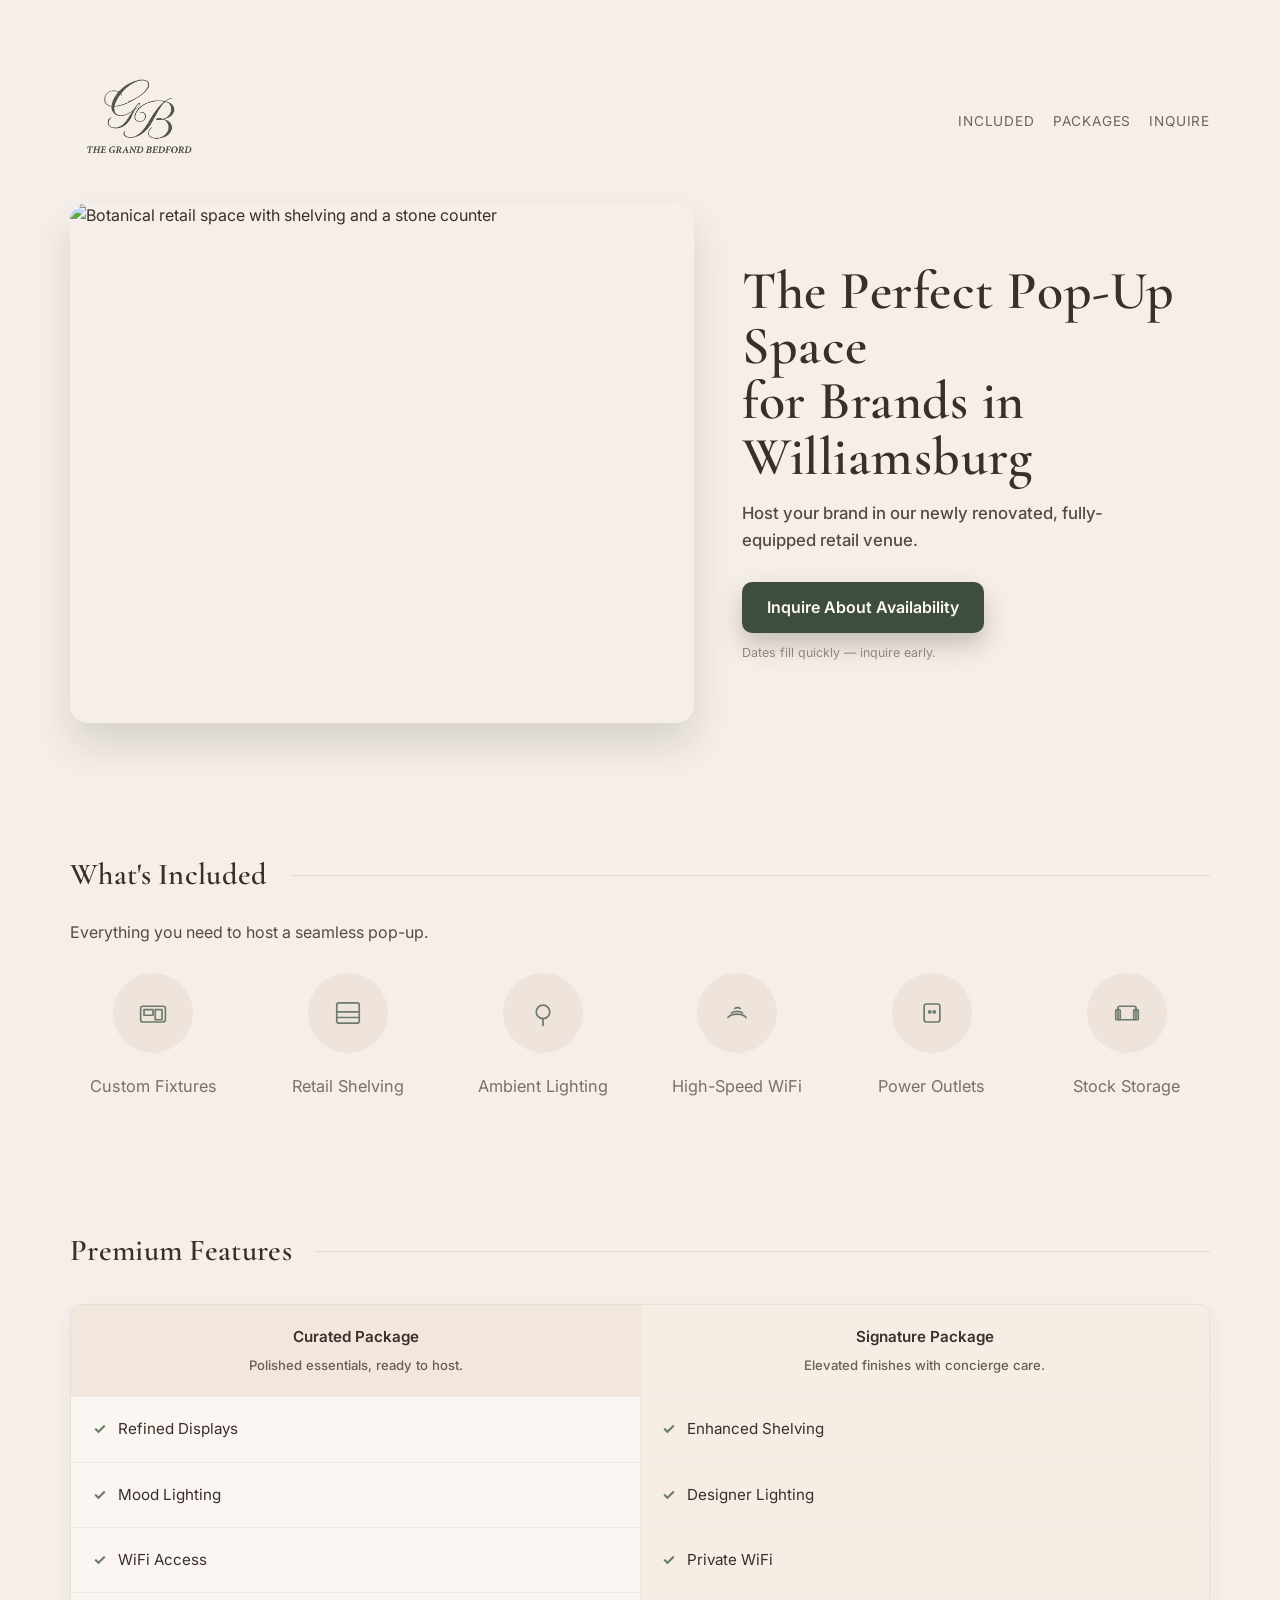
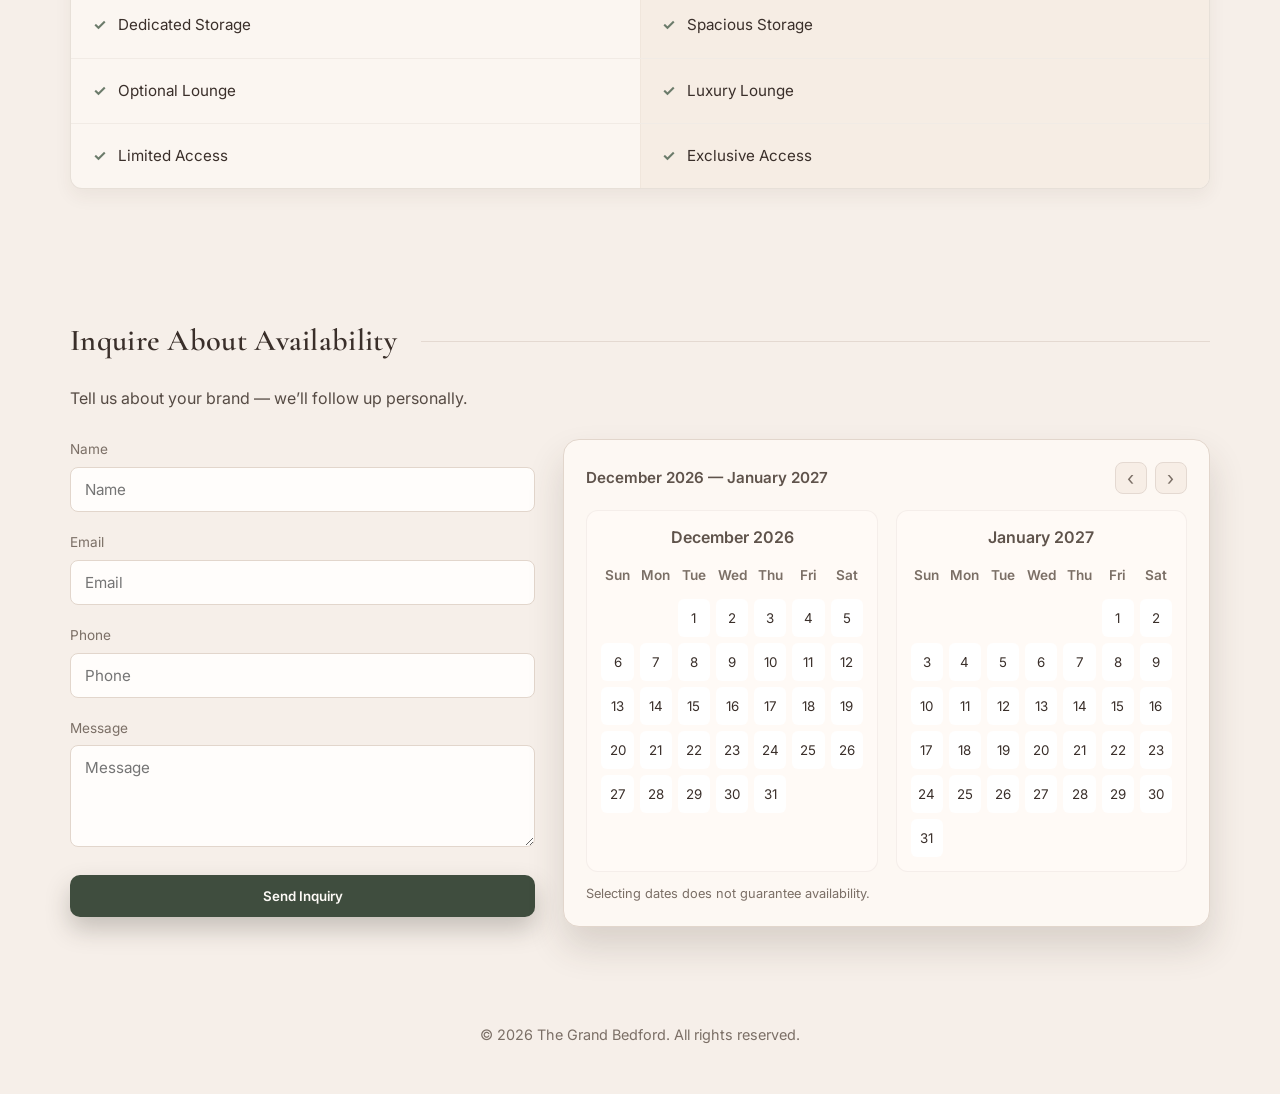
==== index.html @ 417db2ad "Add logo to desktop header, group calendar nav buttons together Co-authored-by: Cursor <cursoragent@" ====
<!doctype html>
<html lang="en">
  <head>
    <meta charset="utf-8" />
    <meta name="viewport" content="width=device-width, initial-scale=1" />
    <title>The Perfect Pop-Up Space for Brands in Williamsburg</title>
    <meta
      name="description"
      content="The perfect pop-up space for beauty and wellness brands."
    />
    <link rel="stylesheet" href="styles.css" />
    <link
      rel="preconnect"
      href="https://fonts.googleapis.com"
      crossorigin="anonymous"
    />
    <link
      rel="preconnect"
      href="https://fonts.gstatic.com"
      crossorigin="anonymous"
    />
    <link
      href="https://fonts.googleapis.com/css2?family=Cormorant+Garamond:wght@400;500;600&family=Inter:wght@300;400;500;600&display=swap"
      rel="stylesheet"
    />
  </head>
  <body>
    <header class="hero">
      <div class="header-bar container">
        <a href="#" class="site-logo" aria-label="The Grand Bedford home">
          <img src="assets/GB logo.png" alt="The Grand Bedford" />
        </a>
        <nav class="site-nav">
          <a href="#included">Included</a>
          <a href="#features">Packages</a>
          <a href="#inquire">Inquire</a>
        </nav>
      </div>
      <div class="container hero-grid">
        <div class="hero-image">
          <img
            src="https://images.unsplash.com/photo-1505691938895-1758d7feb511?auto=format&fit=crop&w=1400&q=80"
            alt="Botanical retail space with shelving and a stone counter"
          />
        </div>
        <div class="hero-content">
          <h1>
            The Perfect Pop-Up Space<br />
            for Brands in Williamsburg
          </h1>
          <p class="lead">
            Host your brand in our newly renovated, fully-equipped retail venue.
          </p>
          <a class="button solid" href="#inquire">Inquire About Availability</a>
          <p class="microcopy">Dates fill quickly — inquire early.</p>
        </div>
      </div>
    </header>

    <main>
      <section class="section" id="included">
        <div class="container">
          <div class="section-title">
            <h2>What's Included</h2>
            <span class="divider"></span>
          </div>
          <p class="section-intro">
            Everything you need to host a seamless pop-up.
          </p>
          <div class="icon-grid">
            <div class="icon-card">
              <div class="icon-circle">
                <svg viewBox="0 0 64 64" aria-hidden="true">
                  <rect x="10" y="20" width="44" height="28" rx="4" />
                  <rect x="16" y="26" width="16" height="10" />
                  <rect x="36" y="26" width="12" height="18" />
                </svg>
              </div>
              <p>Custom Fixtures</p>
            </div>
            <div class="icon-card">
              <div class="icon-circle">
                <svg viewBox="0 0 64 64" aria-hidden="true">
                  <rect x="12" y="14" width="40" height="36" rx="4" />
                  <line x1="12" y1="30" x2="52" y2="30" />
                  <line x1="12" y1="40" x2="52" y2="40" />
                </svg>
              </div>
              <p>Retail Shelving</p>
            </div>
            <div class="icon-card">
              <div class="icon-circle">
                <svg viewBox="0 0 64 64" aria-hidden="true">
                  <circle cx="32" cy="30" r="12" />
                  <line x1="32" y1="42" x2="32" y2="54" />
                </svg>
              </div>
              <p>Ambient Lighting</p>
            </div>
            <div class="icon-card">
              <div class="icon-circle">
                <svg viewBox="0 0 64 64" aria-hidden="true">
                  <path
                    d="M16 40c6-8 26-8 32 0M22 32c4-4 16-4 20 0M28 24c2-2 8-2 10 0"
                    fill="none"
                  />
                </svg>
              </div>
              <p>High-Speed WiFi</p>
            </div>
            <div class="icon-card">
              <div class="icon-circle">
                <svg viewBox="0 0 64 64" aria-hidden="true">
                  <rect x="18" y="16" width="28" height="32" rx="4" />
                  <circle cx="28" cy="30" r="2" />
                  <circle cx="36" cy="30" r="2" />
                </svg>
              </div>
              <p>Power Outlets</p>
            </div>
            <div class="icon-card">
              <div class="icon-circle">
                <svg viewBox="0 0 64 64" aria-hidden="true">
                  <rect x="16" y="20" width="32" height="24" rx="3" />
                  <rect x="12" y="26" width="8" height="18" rx="2" />
                  <rect x="44" y="26" width="8" height="18" rx="2" />
                </svg>
              </div>
              <p>Stock Storage</p>
            </div>
          </div>
        </div>
      </section>

      <section class="section" id="features">
        <div class="container">
          <div class="section-title">
            <h2>Premium Features</h2>
            <span class="divider"></span>
          </div>
          <div class="features-table">
            <div class="table-row header">
              <div class="cell header-cell">
                Curated Package
                <span class="tier-note">Polished essentials, ready to host.</span>
              </div>
              <div class="cell header-cell luxury">
                Signature Package
                <span class="tier-note">Elevated finishes with concierge care.</span>
              </div>
            </div>
            <div class="table-row">
              <div class="cell"><span class="check">✓</span> Refined Displays</div>
              <div class="cell"><span class="check">✓</span> Enhanced Shelving</div>
            </div>
            <div class="table-row">
              <div class="cell"><span class="check">✓</span> Mood Lighting</div>
              <div class="cell"><span class="check">✓</span> Designer Lighting</div>
            </div>
            <div class="table-row">
              <div class="cell"><span class="check">✓</span> WiFi Access</div>
              <div class="cell"><span class="check">✓</span> Private WiFi</div>
            </div>
            <div class="table-row">
              <div class="cell"><span class="check">✓</span> Dedicated Storage</div>
              <div class="cell"><span class="check">✓</span> Spacious Storage</div>
            </div>
            <div class="table-row">
              <div class="cell"><span class="check">✓</span> Optional Lounge</div>
              <div class="cell"><span class="check">✓</span> Luxury Lounge</div>
            </div>
            <div class="table-row">
              <div class="cell"><span class="check">✓</span> Limited Access</div>
              <div class="cell"><span class="check">✓</span> Exclusive Access</div>
            </div>
          </div>
        </div>
      </section>

      <section class="section" id="inquire">
        <div class="container">
          <div class="section-title">
            <h2>Inquire About Availability</h2>
            <span class="divider"></span>
          </div>
          <p class="section-intro">
            Tell us about your brand — we’ll follow up personally.
          </p>
          <div class="inquire-grid">
            <form
              class="inquire-form"
              action="mailto:hello@thegrandbedford.com"
              method="post"
              enctype="text/plain"
            >
              <label>
                Name
                <input type="text" name="name" placeholder="Name" />
              </label>
              <label>
                Email
                <input type="email" name="email" placeholder="Email" />
              </label>
              <label>
                Phone
                <input type="tel" name="phone" placeholder="Phone" />
              </label>
              <label>
                Message
                <textarea
                  rows="4"
                  name="message"
                  placeholder="Message"
                ></textarea>
              </label>
              <input
                type="hidden"
                name="preferred_dates"
                id="preferred-dates"
              />
              <button class="button solid" type="submit">Send Inquiry</button>
            </form>
            <div class="calendar">
              <div class="calendar-nav">
                <span class="calendar-range" id="calendar-range"></span>
                <div class="calendar-nav-buttons">
                  <button class="icon-button" type="button" id="calendar-prev" aria-label="Previous month">
                    &#8249;
                  </button>
                  <button class="icon-button" type="button" id="calendar-next" aria-label="Next month">
                    &#8250;
                  </button>
                </div>
              </div>
              <div class="calendar-months" id="calendar-months"></div>
              <p class="calendar-note">
                Selecting dates does not guarantee availability.
              </p>
            </div>
          </div>
        </div>
      </section>
    </main>


    <footer class="site-footer">
      <div class="container">
        <p>© 2026 The Grand Bedford. All rights reserved.</p>
      </div>
    </footer>

    <div class="lightbox" aria-hidden="true">
      <div class="lightbox-backdrop"></div>
      <button class="lightbox-close" type="button" aria-label="Close">
        ✕
      </button>
      <button class="lightbox-nav prev" type="button" aria-label="Previous">
        &#8249;
      </button>
      <img class="lightbox-image" alt="" />
      <button class="lightbox-nav next" type="button" aria-label="Next">
        &#8250;
      </button>
      <p class="lightbox-caption"></p>
    </div>

    <script src="script.js"></script>
  </body>
</html>
---- styles.css ----
*,
*::before,
*::after {
  box-sizing: border-box;
}

:root {
  color-scheme: light;
  --bg: #f6efe9;
  --card: #fdf8f3;
  --text: #3a2f2a;
  --muted: #7b6f66;
  --line: #e4d9d1;
  --accent: #6b7b6a;
  --accent-dark: #5b6a59;
  --shadow: 0 22px 40px rgba(0, 0, 0, 0.12);
}

html {
  scroll-behavior: smooth;
}

body {
  margin: 0;
  font-family: "Inter", "Helvetica Neue", Helvetica, Arial, sans-serif;
  color: var(--text);
  background: var(--bg);
  line-height: 1.6;
}

img {
  max-width: 100%;
  display: block;
}

a {
  color: inherit;
  text-decoration: none;
}

button {
  font-family: inherit;
  cursor: pointer;
}

h1,
h2,
h3 {
  font-family: "Cormorant Garamond", Georgia, serif;
  font-weight: 600;
  margin: 0 0 16px;
  letter-spacing: 0.01em;
}

p {
  margin: 0;
}

.container {
  width: min(1140px, 90%);
  margin: 0 auto;
}

.hero {
  padding: 72px 0 64px;
  background: var(--bg);
  position: relative;
}

.header-bar {
  display: flex;
  justify-content: space-between;
  align-items: center;
  padding-bottom: 32px;
  margin-bottom: 0;
}

.site-logo {
  display: block;
  line-height: 0;
  background: transparent;
}

.site-logo img {
  display: block;
  max-width: 140px;
  height: auto;
  background: transparent;
}

.site-nav {
  display: flex;
  gap: 18px;
  font-size: 0.85rem;
  color: #6f635b;
}

.site-nav a {
  letter-spacing: 0.06em;
  text-transform: uppercase;
}

.hero-grid {
  display: grid;
  grid-template-columns: minmax(0, 1.2fr) minmax(0, 0.9fr);
  gap: 48px;
  align-items: center;
  min-height: 520px;
}

.hero-image img {
  border-radius: 18px;
  box-shadow: var(--shadow);
  height: 100%;
  object-fit: cover;
}

.hero-image {
  position: relative;
  height: 100%;
  min-height: 420px;
}

.hero-content h1 {
  font-size: clamp(2.8rem, 4.2vw, 4rem);
  line-height: 1.03;
  font-weight: 600;
}

.lead {
  font-size: 1.05rem;
  color: #564b44;
  margin-bottom: 28px;
  max-width: 420px;
  font-weight: 500;
}

.button {
  display: inline-block;
  padding: 12px 24px;
  border-radius: 10px;
  font-weight: 600;
  border: 1px solid transparent;
  background: var(--accent);
  color: #fdfaf6;
  box-shadow: 0 12px 24px rgba(56, 50, 44, 0.25);
}

.button.solid {
  background: #3f4d3e;
}

.microcopy {
  margin-top: 10px;
  color: #90867d;
  font-size: 0.78rem;
}

.section {
  padding: 64px 0;
}

.section-tight {
  padding-bottom: 44px;
}

.section-title {
  display: flex;
  align-items: center;
  gap: 24px;
  margin-bottom: 28px;
}

.section-title h2 {
  margin: 0;
  font-size: 1.9rem;
}

.divider {
  flex: 1;
  height: 1px;
  background: var(--line);
}

.section-intro {
  margin: -8px 0 28px;
  color: #564b44;
}

.gallery-grid {
  display: grid;
  gap: 18px;
  grid-template-columns: repeat(4, minmax(0, 1fr));
  grid-auto-rows: 1fr;
}

.gallery-card {
  margin: 0;
  text-align: center;
  color: var(--muted);
  font-size: 0.85rem;
  transition: transform 0.25s ease, box-shadow 0.25s ease;
}

.gallery-card img {
  border-radius: 12px;
  box-shadow: 0 8px 16px rgba(0, 0, 0, 0.08);
  aspect-ratio: 4 / 3;
  object-fit: cover;
  margin-bottom: 10px;
  cursor: zoom-in;
}

.gallery-card figcaption {
  color: var(--muted);
  letter-spacing: 0.01em;
}

.gallery-card:hover {
  transform: translateY(-4px);
}

.gallery-card:hover img {
  box-shadow: 0 12px 22px rgba(0, 0, 0, 0.13);
  transform: scale(1.02);
}

.gallery-card img {
  transition: transform 0.25s ease, box-shadow 0.25s ease, opacity 0.25s ease;
}

.gallery-card.dominant {
  grid-column: span 2;
}

.icon-grid {
  display: grid;
  grid-template-columns: repeat(6, minmax(0, 1fr));
  gap: 28px;
  text-align: center;
}

.icon-card {
  color: var(--muted);
  font-size: 1.02rem;
}

.icon-circle {
  width: 80px;
  height: 80px;
  margin: 0 auto 20px;
  border-radius: 50%;
  background: #efe4db;
  display: grid;
  place-items: center;
  color: #6c7b6b;
}

.icon-circle svg {
  width: 36px;
  height: 36px;
  stroke: currentColor;
  fill: none;
  stroke-width: 3;
  stroke-linecap: round;
  stroke-linejoin: round;
}

.features-table {
  border: 1px solid rgba(126, 105, 90, 0.16);
  border-radius: 12px;
  overflow: hidden;
  background: #fbf6f1;
  box-shadow: 0 8px 18px rgba(60, 50, 40, 0.06);
}

.table-row {
  display: grid;
  grid-template-columns: 1fr 1fr;
  border-top: 1px solid rgba(126, 105, 90, 0.08);
}

.table-row.header {
  border-top: none;
  background: #f1e7dd;
}

.cell {
  padding: 20px 22px;
  font-size: 0.95rem;
}

.cell.header-cell {
  text-align: center;
  font-weight: 600;
  background: #f1e7dd;
}

.cell.header-cell.luxury {
  background: #e9ddce;
  box-shadow: inset 0 0 0 1px rgba(231, 220, 205, 0.5);
}

.tier-note {
  display: block;
  margin-top: 6px;
  font-size: 0.82rem;
  font-weight: 500;
  color: #6a5e55;
}

.table-row .cell:nth-child(2) {
  background: #f6ede4;
  box-shadow: inset 1px 0 0 rgba(126, 105, 90, 0.05);
}

.check {
  color: #6b7b6a;
  font-weight: 700;
  margin-right: 8px;
}

.inquire-grid {
  display: grid;
  grid-template-columns: minmax(0, 0.9fr) minmax(0, 1.25fr);
  gap: 28px;
  align-items: start;
}

.inquire-form {
  display: grid;
  gap: 20px;
}

label {
  font-size: 0.85rem;
  color: var(--muted);
  display: grid;
  gap: 6px;
}

input,
textarea {
  padding: 12px 14px;
  border-radius: 8px;
  border: 1px solid #e2d6cc;
  background: #fffdfb;
  font-family: inherit;
  font-size: 0.95rem;
}

.calendar {
  border: 1px solid #e2d6cc;
  border-radius: 16px;
  padding: 22px;
  background: #fdf8f3;
  box-shadow: 0 20px 36px rgba(60, 50, 40, 0.16);
}

.calendar-nav {
  display: flex;
  align-items: center;
  justify-content: space-between;
  margin-bottom: 16px;
  gap: 12px;
}

.calendar-nav-buttons {
  display: flex;
  gap: 8px;
}

.calendar-range {
  font-weight: 600;
  color: #5f534b;
  font-size: 0.95rem;
}

.calendar-months {
  display: grid;
  grid-template-columns: repeat(2, minmax(0, 1fr));
  gap: 18px;
}

.calendar-month {
  background: #fffaf6;
  border-radius: 12px;
  padding: 14px;
  border: 1px solid rgba(126, 105, 90, 0.08);
}

.calendar-header {
  display: flex;
  align-items: center;
  justify-content: center;
  font-weight: 600;
  margin-bottom: 14px;
  color: #5f534b;
}

.icon-button {
  border: 1px solid var(--line);
  background: #f7eee6;
  border-radius: 8px;
  width: 32px;
  height: 32px;
  font-size: 1.2rem;
  color: var(--muted);
}

.calendar-grid {
  display: grid;
  grid-template-columns: repeat(7, minmax(0, 1fr));
  gap: 6px;
  text-align: center;
  font-size: 0.85rem;
}

.dow {
  color: var(--muted);
  font-weight: 600;
  padding-bottom: 6px;
}

.day {
  padding: 10px 0;
  border-radius: 6px;
  border: 1px solid transparent;
  background: #fff;
  color: var(--text);
  cursor: pointer;
}

.day.range-start,
.day.range-end {
  background: var(--accent);
  color: #fff;
}

.day.in-range {
  background: rgba(107, 123, 106, 0.18);
  color: var(--text);
}

.blank {
  padding: 10px 0;
}

.calendar-note {
  margin-top: 12px;
  font-size: 0.8rem;
  color: var(--muted);
}

.inquire-form .button {
  margin-top: 8px;
  align-self: flex-start;
}

.lightbox {
  position: fixed;
  inset: 0;
  display: grid;
  place-items: center;
  opacity: 0;
  pointer-events: none;
  transition: opacity 0.2s ease;
  z-index: 1000;
}

.lightbox.open {
  opacity: 1;
  pointer-events: auto;
}

.lightbox-backdrop {
  position: absolute;
  inset: 0;
  background: rgba(28, 24, 20, 0.72);
}

.lightbox-image {
  position: relative;
  max-width: min(980px, 92vw);
  max-height: 74vh;
  border-radius: 16px;
  box-shadow: 0 30px 50px rgba(0, 0, 0, 0.4);
  z-index: 1;
}

.lightbox-caption {
  position: relative;
  margin-top: 14px;
  color: #f6efe9;
  z-index: 1;
  font-size: 0.95rem;
}

.lightbox-close {
  position: absolute;
  top: 24px;
  right: 24px;
  width: 40px;
  height: 40px;
  border-radius: 50%;
  border: 1px solid rgba(255, 255, 255, 0.3);
  background: rgba(30, 26, 22, 0.6);
  color: #fff;
  z-index: 2;
  cursor: pointer;
}

.lightbox-nav {
  position: absolute;
  top: 50%;
  transform: translateY(-50%);
  width: 44px;
  height: 44px;
  border-radius: 50%;
  border: 1px solid rgba(255, 255, 255, 0.3);
  background: rgba(30, 26, 22, 0.6);
  color: #fff;
  z-index: 2;
  cursor: pointer;
  font-size: 1.6rem;
  line-height: 1;
}

.lightbox-nav.prev {
  left: 24px;
}

.lightbox-nav.next {
  right: 24px;
}

.site-footer {
  padding: 32px 0 48px;
  text-align: center;
  font-size: 0.9rem;
  color: var(--muted);
}

@media (max-width: 980px) {
  .hero-grid,
  .inquire-grid {
    grid-template-columns: 1fr;
  }

  .gallery-grid {
    grid-template-columns: repeat(2, minmax(0, 1fr));
  }

  .gallery-card.dominant {
    grid-column: span 1;
  }

  .icon-grid {
    grid-template-columns: repeat(3, minmax(0, 1fr));
  }

  .calendar-months {
    grid-template-columns: 1fr;
  }
}

@media (max-width: 640px) {
  .hero {
    padding-top: 40px;
  }

  .header-bar {
    flex-direction: column;
    padding-bottom: 20px;
  }

  .site-logo {
    text-align: center;
    margin-bottom: 20px;
  }

  .site-logo img {
    max-width: min(200px, 55vw);
    margin: 0 auto;
  }

  .site-nav {
    justify-content: center;
    flex-wrap: wrap;
    gap: 12px;
    margin-bottom: 0;
    font-size: 0.75rem;
  }

  .hero-grid {
    gap: 24px;
  }

  .hero-image {
    min-height: 280px;
  }

  .section {
    padding: 40px 0;
  }

  .gallery-grid {
    grid-template-columns: 1fr;
  }

  .icon-grid {
    grid-template-columns: repeat(2, minmax(0, 1fr));
    gap: 20px;
  }

  .calendar-nav {
    flex-direction: column;
    gap: 8px;
  }

  .calendar-month {
    padding: 10px;
  }

  .features-table .cell {
    padding: 14px 16px;
    font-size: 0.9rem;
  }
}
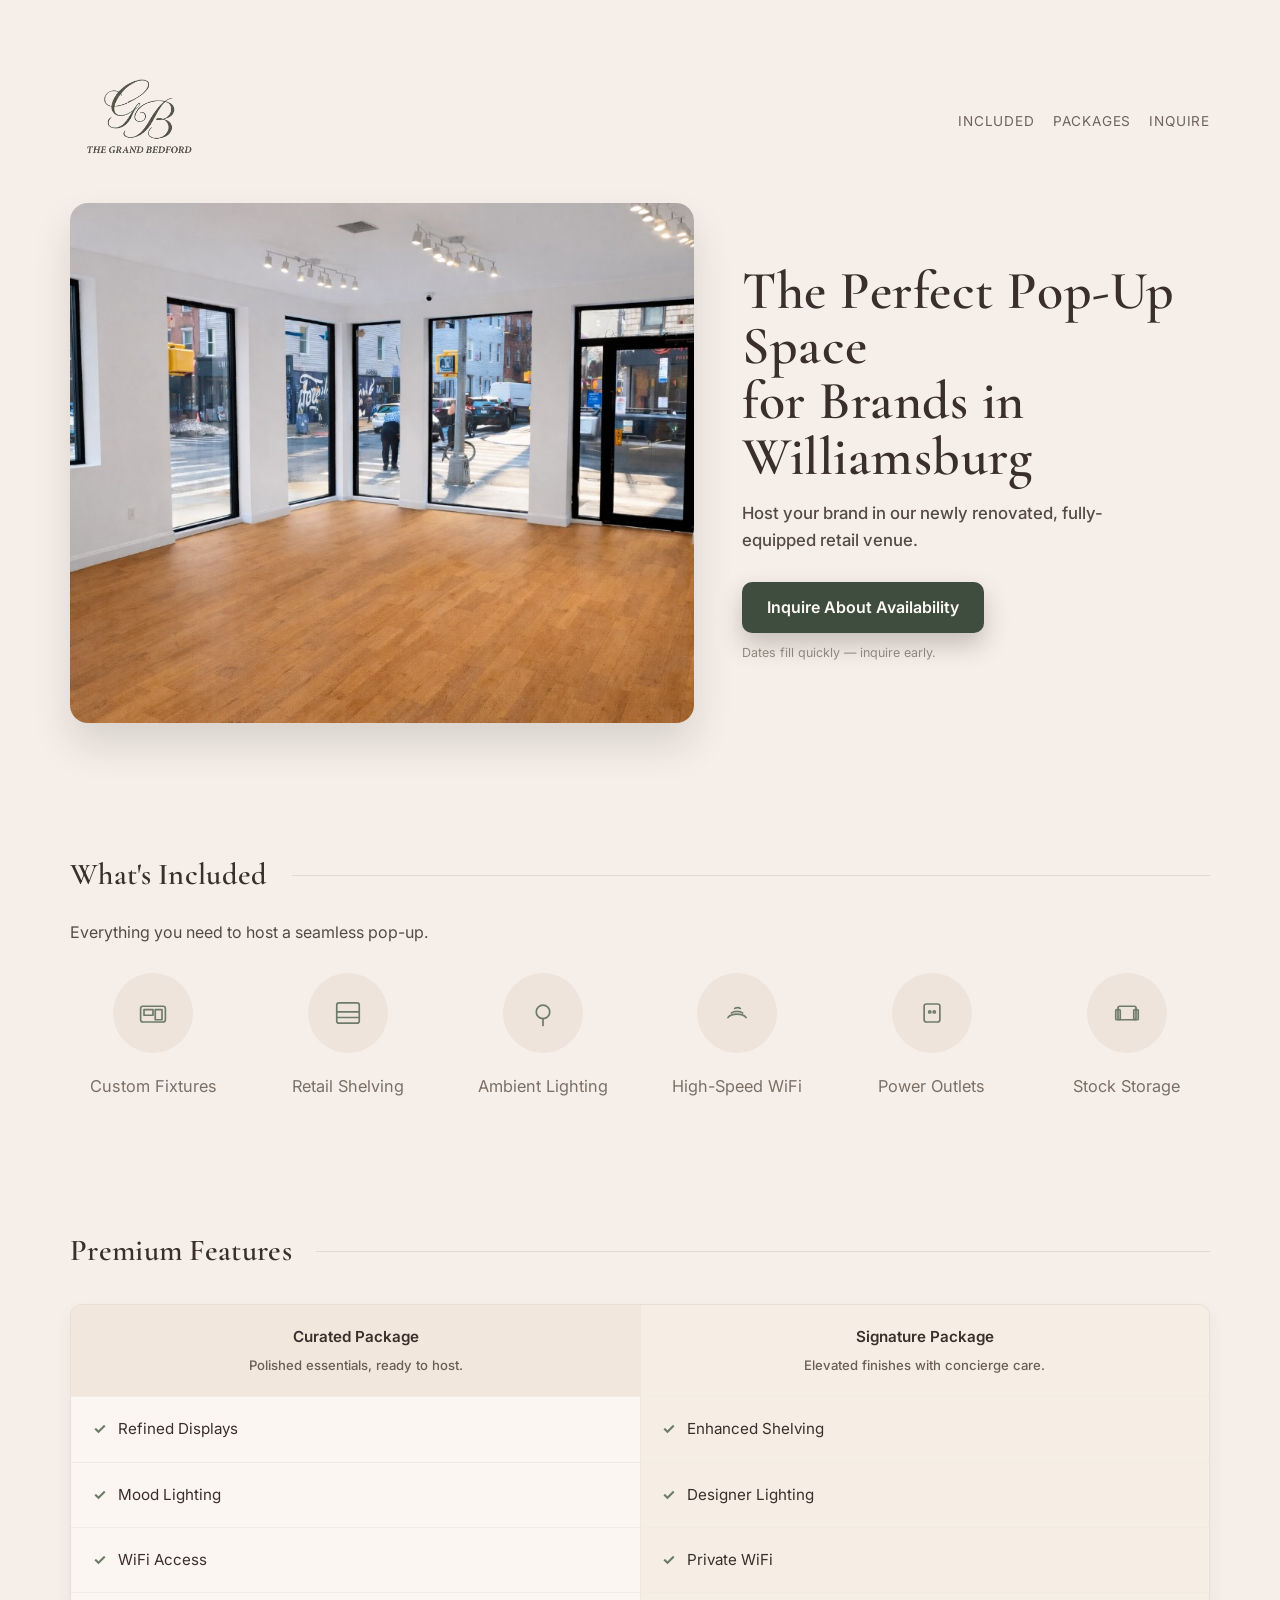
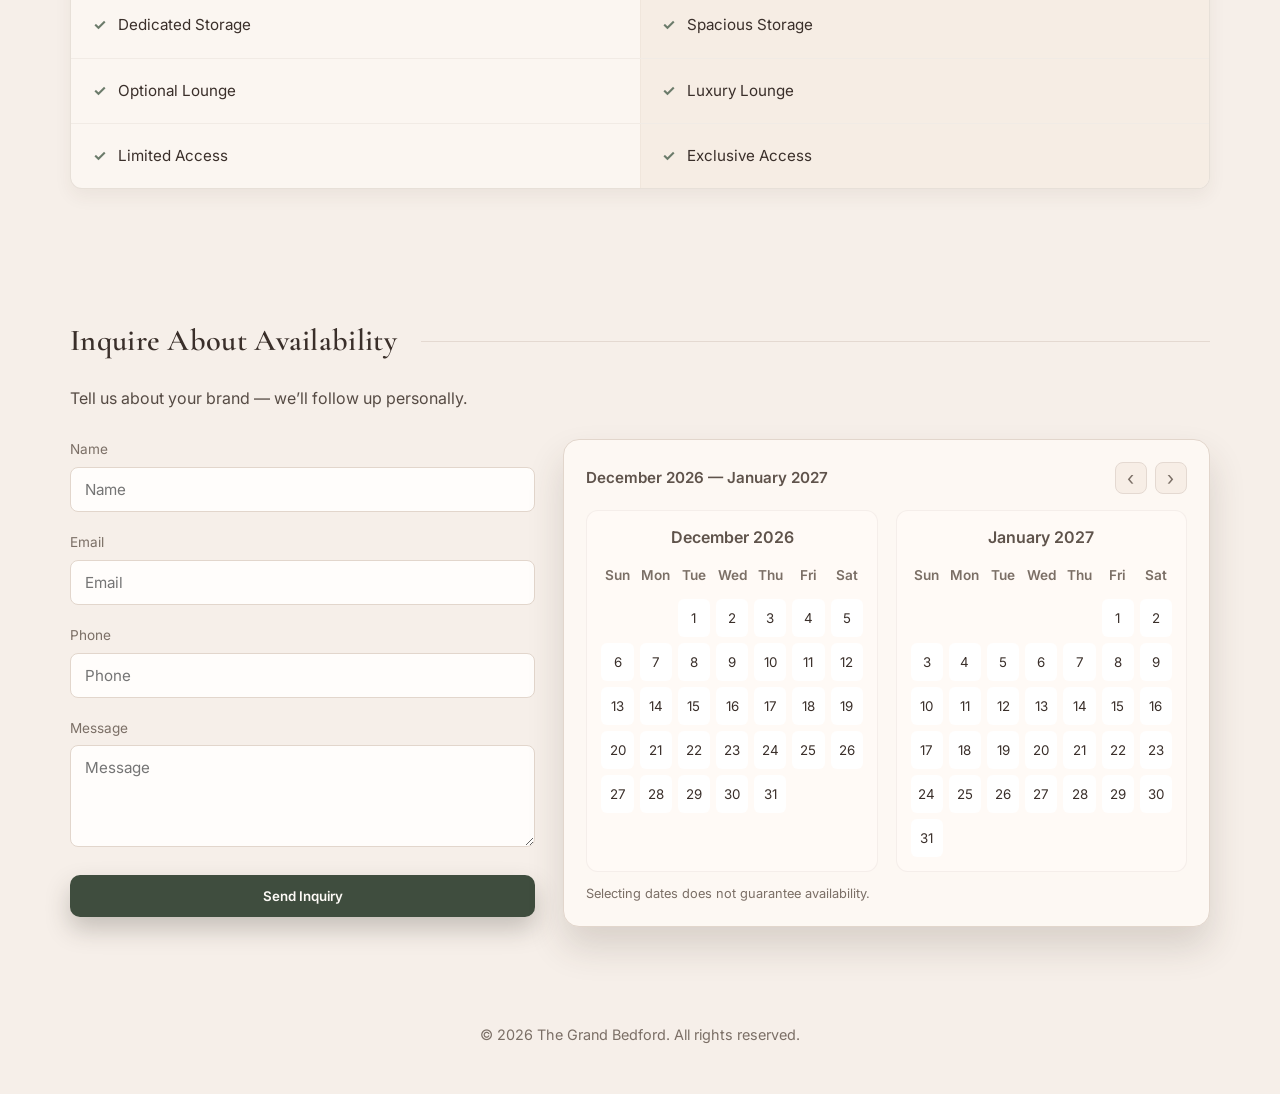
==== commit b5d27e8f: "Replace hero image with Grand Bedford interior photo Made-with: Cursor" ====
--- a/index.html
+++ b/index.html
@@ -39,8 +39,8 @@
       <div class="container hero-grid">
         <div class="hero-image">
           <img
-            src="https://images.unsplash.com/photo-1505691938895-1758d7feb511?auto=format&fit=crop&w=1400&q=80"
-            alt="Botanical retail space with shelving and a stone counter"
+            src="assets/Grand_Bedford_Front-a0e70409-7994-433a-bbf8-5802e04e6e1d.png"
+            alt="The Grand Bedford interior with large windows overlooking Williamsburg street"
           />
         </div>
         <div class="hero-content">
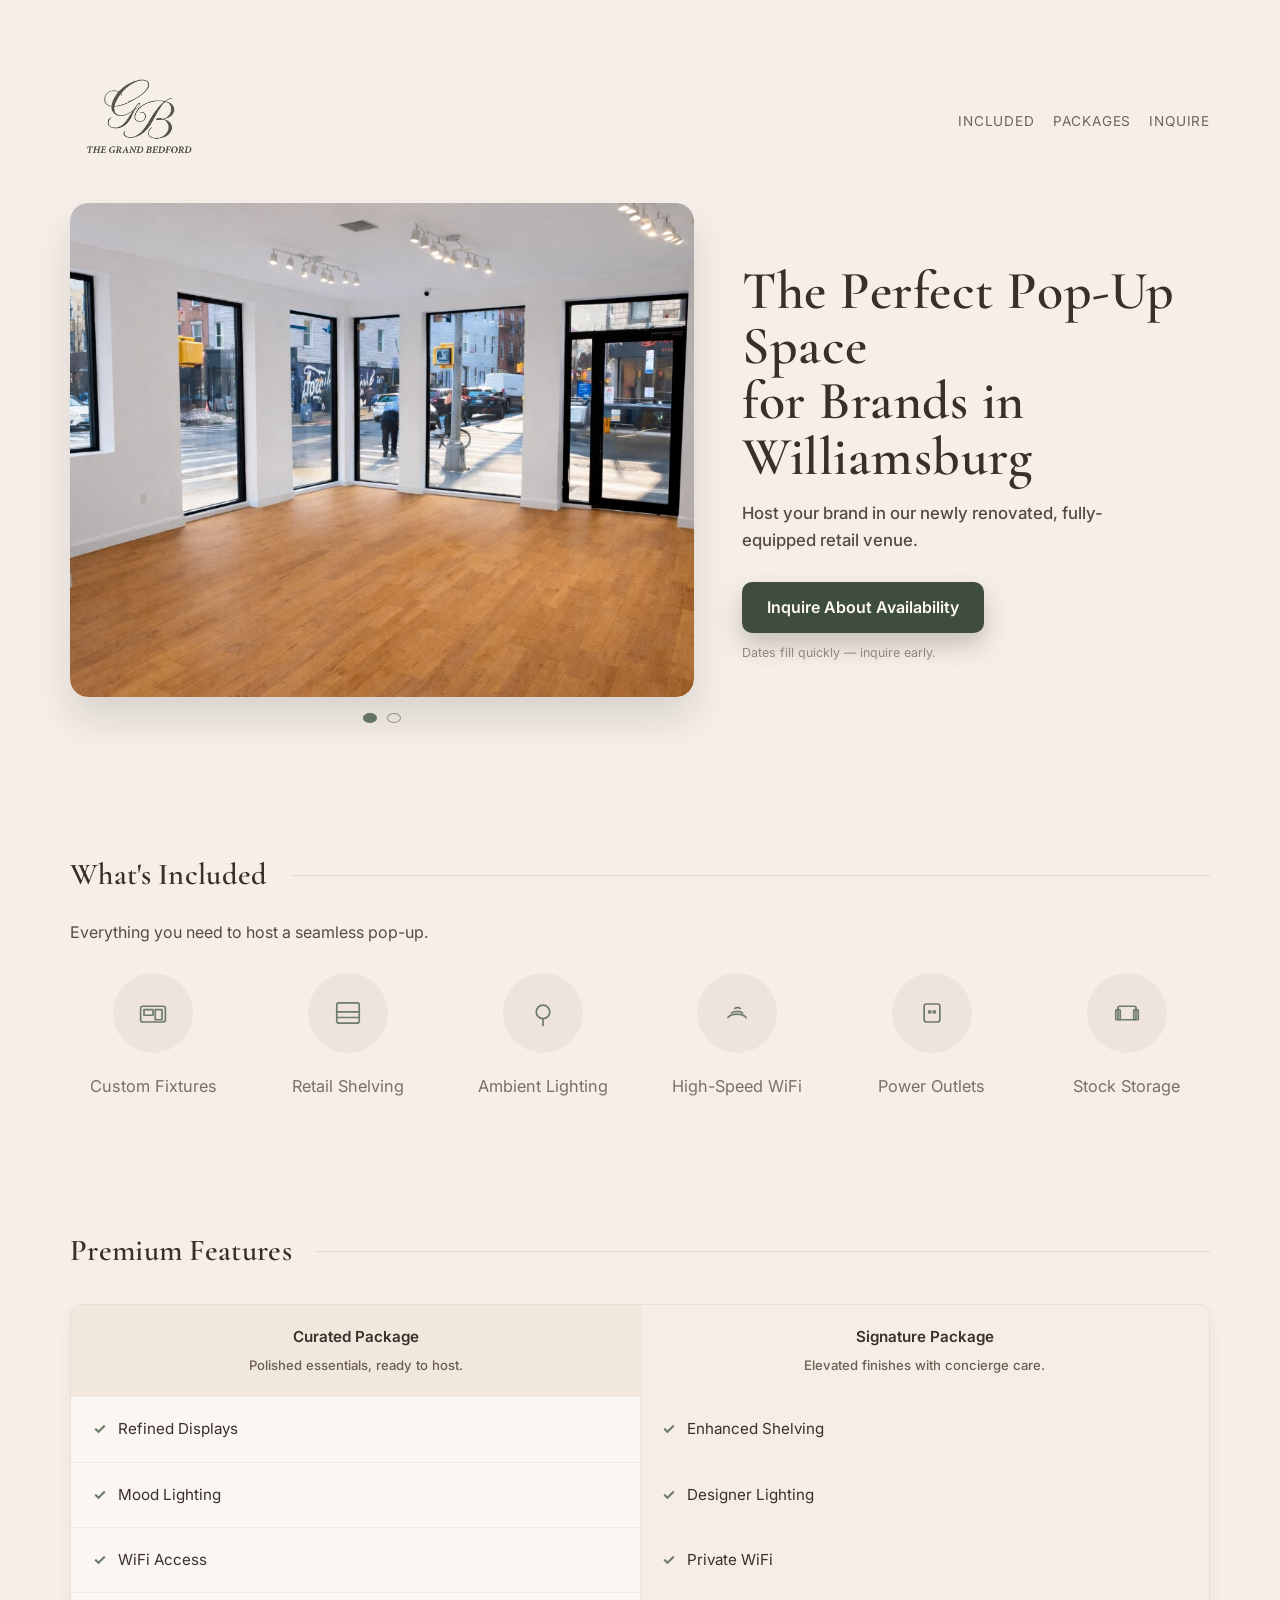
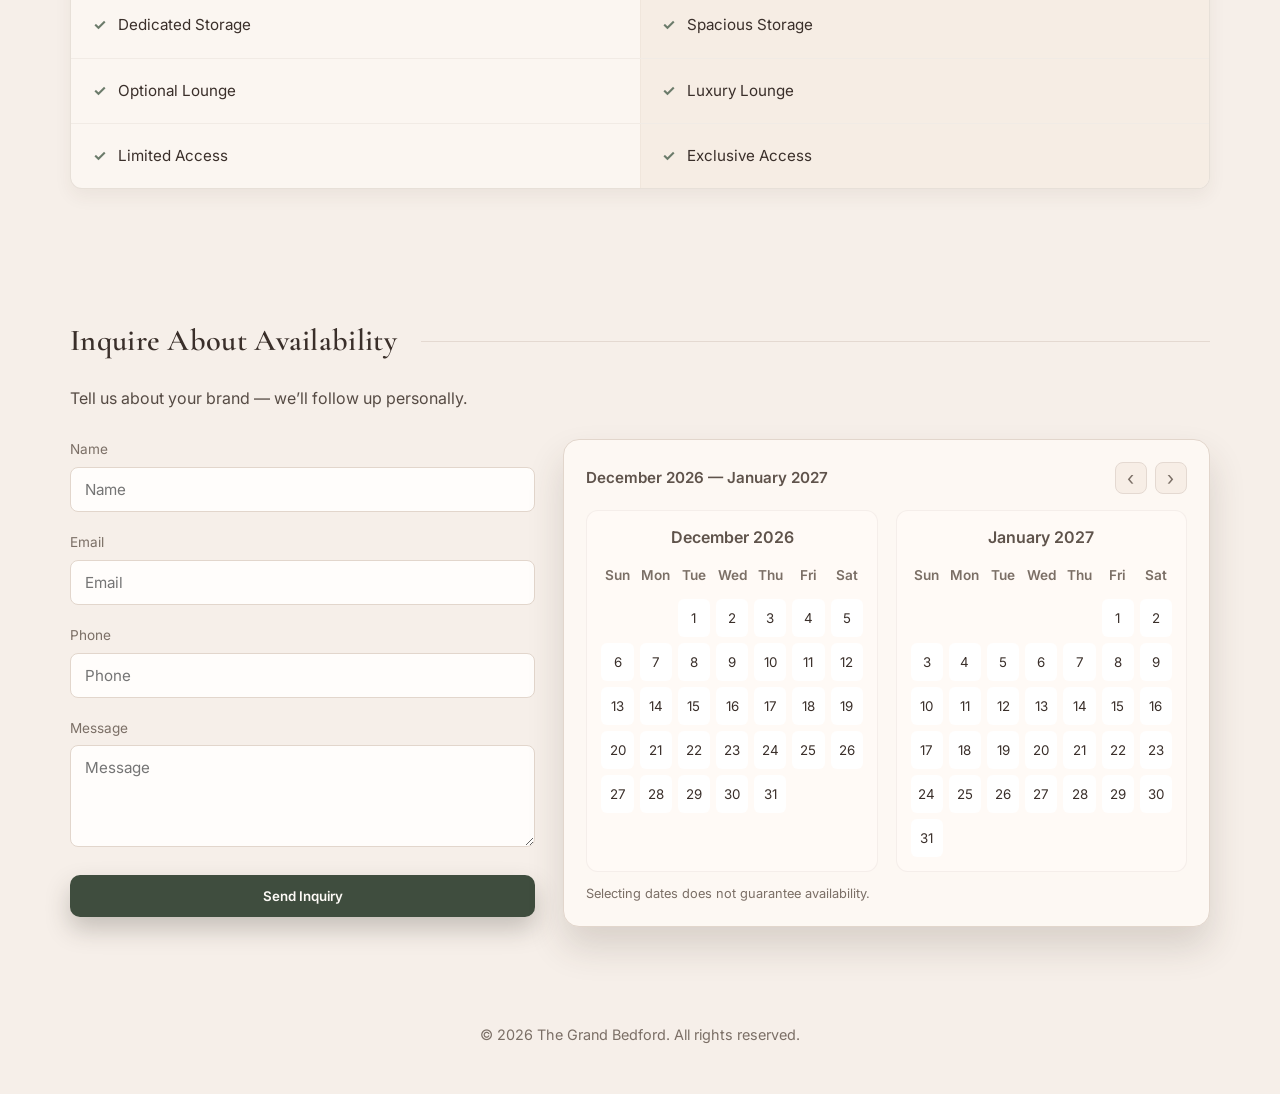
==== commit 3d263964: "Add hero image carousel with dots and second interior image Made-with: Cursor" ====
--- a/index.html
+++ b/index.html
@@ -38,10 +38,22 @@
       </div>
       <div class="container hero-grid">
         <div class="hero-image">
-          <img
-            src="assets/Grand_Bedford_Front-a0e70409-7994-433a-bbf8-5802e04e6e1d.png"
-            alt="The Grand Bedford interior with large windows overlooking Williamsburg street"
-          />
+          <div class="hero-slideshow">
+            <img
+              class="hero-slide active"
+              src="assets/Grand_Bedford_Front-a0e70409-7994-433a-bbf8-5802e04e6e1d.png"
+              alt="The Grand Bedford interior with large windows overlooking Williamsburg street"
+            />
+            <img
+              class="hero-slide"
+              src="assets/127E76CC-0DE3-4BED-BC3C-7DEFEE53B818-36f97c9b-cba3-49cc-b6f0-3d91779fbc2b.png"
+              alt="The Grand Bedford interior with track lighting and hardwood floors"
+            />
+          </div>
+          <div class="hero-dots" aria-label="Image navigation">
+            <button type="button" class="hero-dot active" aria-label="Show image 1" aria-current="true" data-index="0"></button>
+            <button type="button" class="hero-dot" aria-label="Show image 2" aria-current="false" data-index="1"></button>
+          </div>
         </div>
         <div class="hero-content">
           <h1>
--- a/styles.css
+++ b/styles.css
@@ -108,17 +108,66 @@
   min-height: 520px;
 }
 
-.hero-image img {
-  border-radius: 18px;
-  box-shadow: var(--shadow);
-  height: 100%;
-  object-fit: cover;
-}
-
 .hero-image {
   position: relative;
   height: 100%;
   min-height: 420px;
+  display: flex;
+  flex-direction: column;
+  gap: 16px;
+}
+
+.hero-slideshow {
+  position: relative;
+  flex: 1;
+  min-height: 0;
+  border-radius: 18px;
+  overflow: hidden;
+  box-shadow: var(--shadow);
+}
+
+.hero-slide {
+  position: absolute;
+  inset: 0;
+  width: 100%;
+  height: 100%;
+  object-fit: cover;
+  opacity: 0;
+  transition: opacity 0.4s ease;
+  border-radius: 18px;
+}
+
+.hero-slide.active {
+  position: relative;
+  opacity: 1;
+  z-index: 1;
+}
+
+.hero-dots {
+  display: flex;
+  justify-content: center;
+  gap: 10px;
+  padding: 0 4px;
+}
+
+.hero-dot {
+  width: 10px;
+  height: 10px;
+  border-radius: 50%;
+  border: 1px solid #a39a90;
+  background: transparent;
+  cursor: pointer;
+  transition: background 0.2s, border-color 0.2s;
+}
+
+.hero-dot:hover {
+  background: rgba(63, 77, 62, 0.3);
+  border-color: #6b7b6a;
+}
+
+.hero-dot.active {
+  background: var(--accent);
+  border-color: var(--accent);
 }
 
 .hero-content h1 {
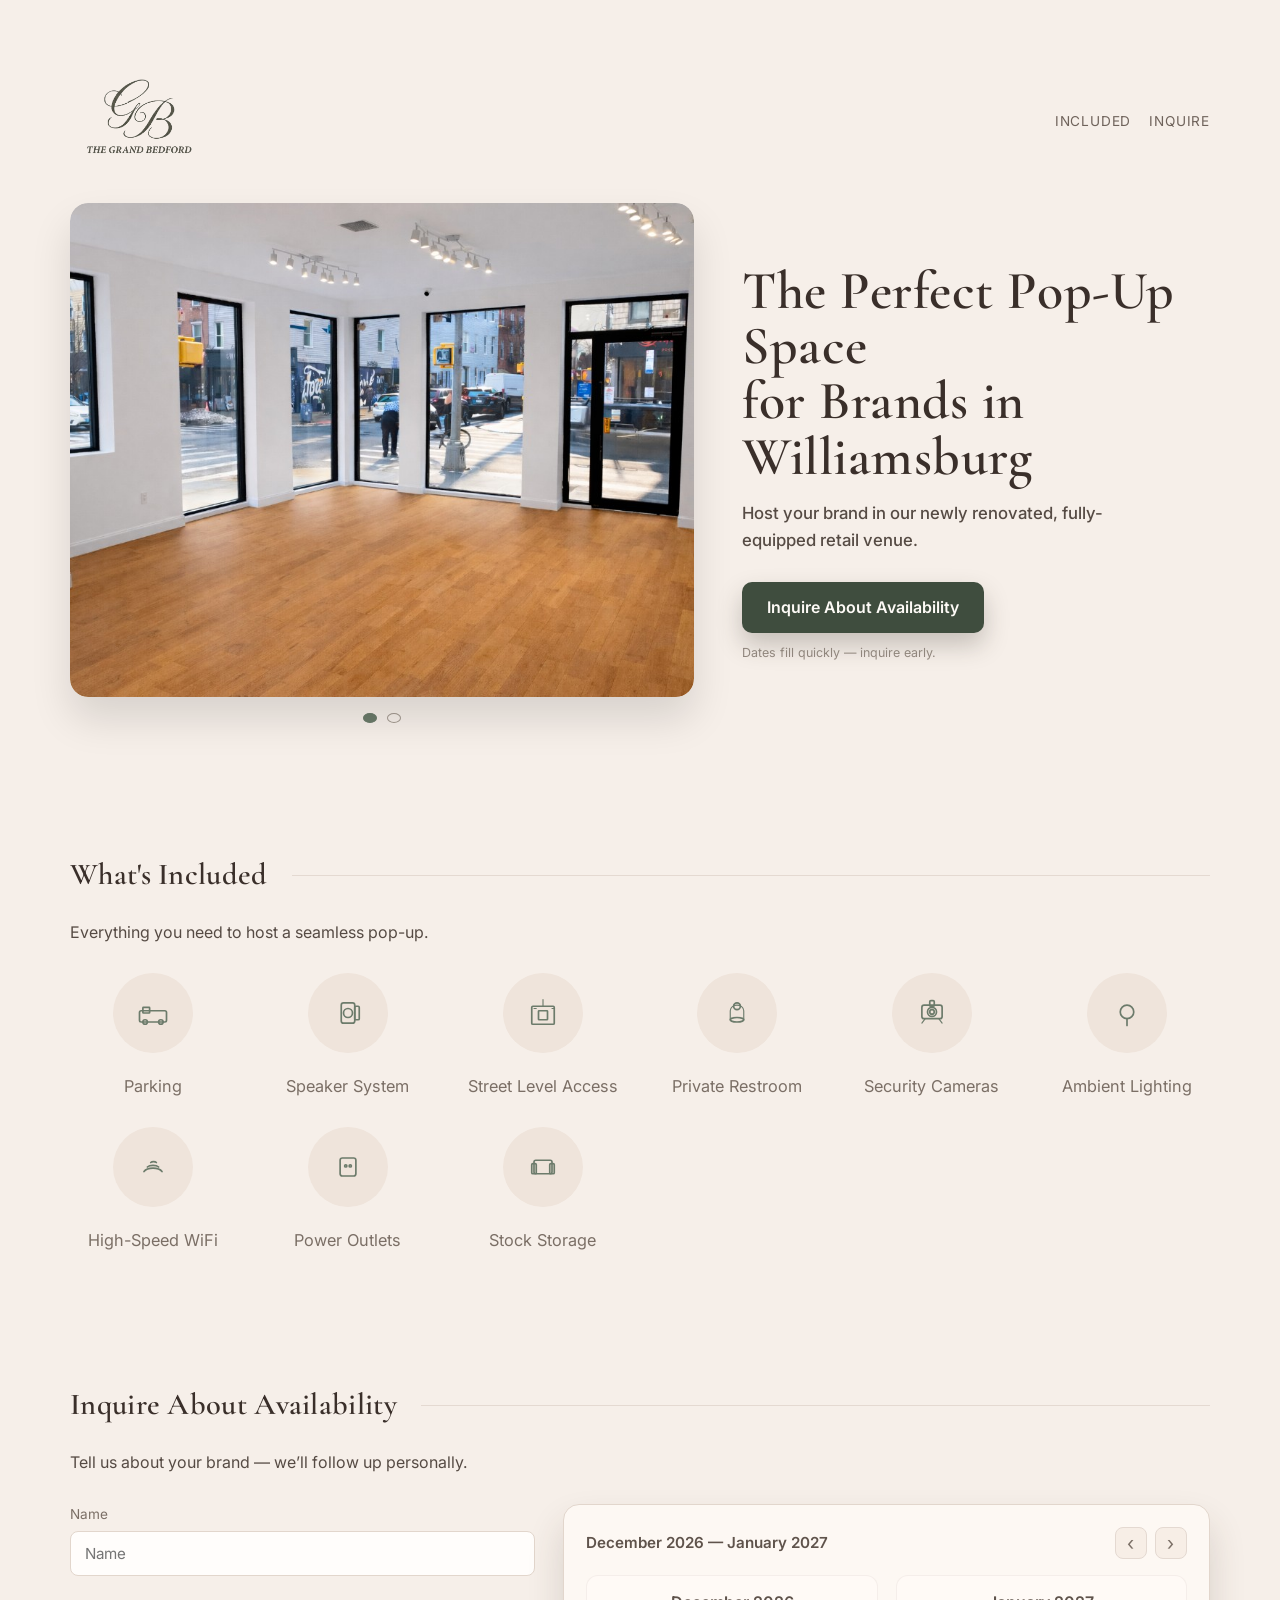
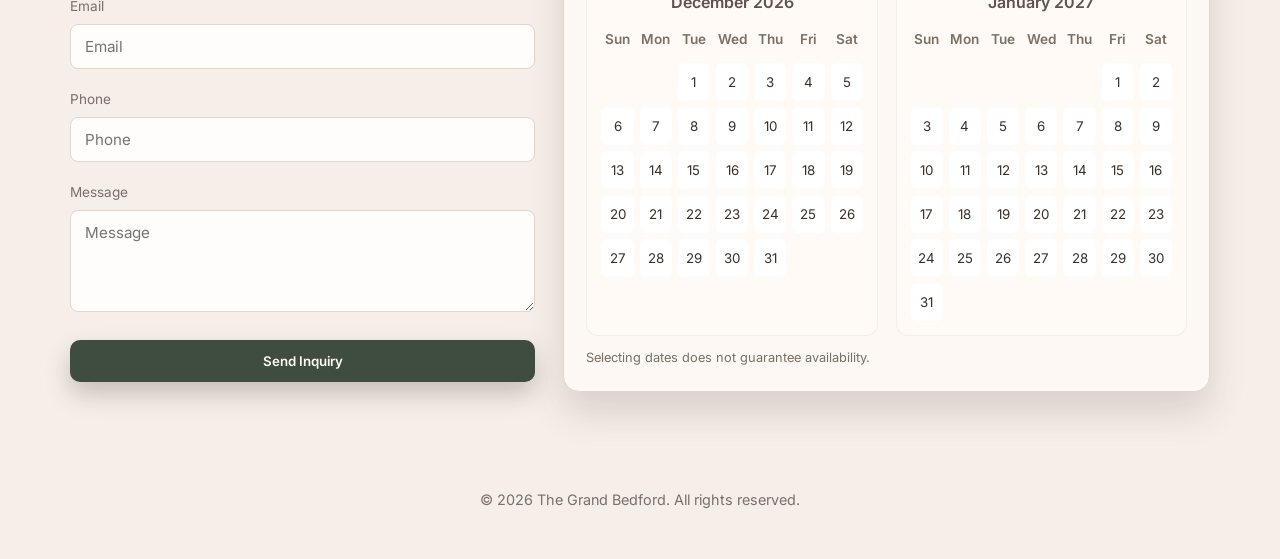
==== commit ec7dea74: "Update What's Included, change Bathroom to Restroom, remove Premium Features section Made-with: Curs" ====
--- a/index.html
+++ b/index.html
@@ -32,13 +32,13 @@
         </a>
         <nav class="site-nav">
           <a href="#included">Included</a>
-          <a href="#features">Packages</a>
           <a href="#inquire">Inquire</a>
         </nav>
       </div>
       <div class="container hero-grid">
         <div class="hero-image">
           <div class="hero-slideshow">
+            <div class="hero-slideshow-spacer" aria-hidden="true"></div>
             <img
               class="hero-slide active"
               src="assets/Grand_Bedford_Front-a0e70409-7994-433a-bbf8-5802e04e6e1d.png"
@@ -83,22 +83,55 @@
             <div class="icon-card">
               <div class="icon-circle">
                 <svg viewBox="0 0 64 64" aria-hidden="true">
-                  <rect x="10" y="20" width="44" height="28" rx="4" />
-                  <rect x="16" y="26" width="16" height="10" />
-                  <rect x="36" y="26" width="12" height="18" />
-                </svg>
-              </div>
-              <p>Custom Fixtures</p>
-            </div>
-            <div class="icon-card">
-              <div class="icon-circle">
-                <svg viewBox="0 0 64 64" aria-hidden="true">
-                  <rect x="12" y="14" width="40" height="36" rx="4" />
-                  <line x1="12" y1="30" x2="52" y2="30" />
-                  <line x1="12" y1="40" x2="52" y2="40" />
-                </svg>
-              </div>
-              <p>Retail Shelving</p>
+                  <rect x="8" y="28" width="48" height="20" rx="3" />
+                  <circle cx="18" cy="48" r="4" />
+                  <circle cx="46" cy="48" r="4" />
+                  <rect x="14" y="22" width="12" height="10" rx="1" />
+                </svg>
+              </div>
+              <p>Parking</p>
+            </div>
+            <div class="icon-card">
+              <div class="icon-circle">
+                <svg viewBox="0 0 64 64" aria-hidden="true">
+                  <rect x="20" y="14" width="24" height="36" rx="4" />
+                  <circle cx="32" cy="32" r="8" />
+                  <rect x="44" y="20" width="8" height="24" rx="2" />
+                </svg>
+              </div>
+              <p>Speaker System</p>
+            </div>
+            <div class="icon-card">
+              <div class="icon-circle">
+                <svg viewBox="0 0 64 64" aria-hidden="true">
+                  <rect x="12" y="20" width="40" height="32" rx="2" />
+                  <rect x="24" y="28" width="16" height="16" rx="1" />
+                  <path d="M32 12v8M32 8v4M20 24h-4M48 24h4" stroke="currentColor" stroke-width="2" fill="none" />
+                </svg>
+              </div>
+              <p>Street Level Access</p>
+            </div>
+            <div class="icon-card">
+              <div class="icon-circle">
+                <svg viewBox="0 0 64 64" aria-hidden="true">
+                  <ellipse cx="32" cy="44" rx="12" ry="4" />
+                  <path d="M20 44V28c0-6 6-10 12-10s12 4 12 10v16" fill="none" stroke="currentColor" stroke-width="2" />
+                  <circle cx="32" cy="20" r="6" />
+                </svg>
+              </div>
+              <p>Private Restroom</p>
+            </div>
+            <div class="icon-card">
+              <div class="icon-circle">
+                <svg viewBox="0 0 64 64" aria-hidden="true">
+                  <rect x="14" y="18" width="36" height="24" rx="4" />
+                  <circle cx="32" cy="30" r="8" />
+                  <circle cx="32" cy="30" r="4" />
+                  <rect x="28" y="10" width="8" height="10" rx="2" />
+                  <path d="M20 42l-6 8M44 42l6 8" stroke="currentColor" stroke-width="2" fill="none" />
+                </svg>
+              </div>
+              <p>Security Cameras</p>
             </div>
             <div class="icon-card">
               <div class="icon-circle">
@@ -139,51 +172,6 @@
                 </svg>
               </div>
               <p>Stock Storage</p>
-            </div>
-          </div>
-        </div>
-      </section>
-
-      <section class="section" id="features">
-        <div class="container">
-          <div class="section-title">
-            <h2>Premium Features</h2>
-            <span class="divider"></span>
-          </div>
-          <div class="features-table">
-            <div class="table-row header">
-              <div class="cell header-cell">
-                Curated Package
-                <span class="tier-note">Polished essentials, ready to host.</span>
-              </div>
-              <div class="cell header-cell luxury">
-                Signature Package
-                <span class="tier-note">Elevated finishes with concierge care.</span>
-              </div>
-            </div>
-            <div class="table-row">
-              <div class="cell"><span class="check">✓</span> Refined Displays</div>
-              <div class="cell"><span class="check">✓</span> Enhanced Shelving</div>
-            </div>
-            <div class="table-row">
-              <div class="cell"><span class="check">✓</span> Mood Lighting</div>
-              <div class="cell"><span class="check">✓</span> Designer Lighting</div>
-            </div>
-            <div class="table-row">
-              <div class="cell"><span class="check">✓</span> WiFi Access</div>
-              <div class="cell"><span class="check">✓</span> Private WiFi</div>
-            </div>
-            <div class="table-row">
-              <div class="cell"><span class="check">✓</span> Dedicated Storage</div>
-              <div class="cell"><span class="check">✓</span> Spacious Storage</div>
-            </div>
-            <div class="table-row">
-              <div class="cell"><span class="check">✓</span> Optional Lounge</div>
-              <div class="cell"><span class="check">✓</span> Luxury Lounge</div>
-            </div>
-            <div class="table-row">
-              <div class="cell"><span class="check">✓</span> Limited Access</div>
-              <div class="cell"><span class="check">✓</span> Exclusive Access</div>
             </div>
           </div>
         </div>
--- a/styles.css
+++ b/styles.css
@@ -120,27 +120,39 @@
 .hero-slideshow {
   position: relative;
   flex: 1;
-  min-height: 0;
+  min-height: 380px;
   border-radius: 18px;
   overflow: hidden;
   box-shadow: var(--shadow);
+  touch-action: pan-y; /* Allow vertical scroll, we handle horizontal swipe */
+}
+
+/* Spacer reserves height so absolute slides have a containing block */
+.hero-slideshow-spacer {
+  width: 100%;
+  padding-bottom: 75%;
+  height: 0;
 }
 
 .hero-slide {
   position: absolute;
-  inset: 0;
+  top: 0;
+  left: 0;
   width: 100%;
   height: 100%;
   object-fit: cover;
   opacity: 0;
+  visibility: hidden;
   transition: opacity 0.4s ease;
   border-radius: 18px;
+  pointer-events: none;
 }
 
 .hero-slide.active {
-  position: relative;
   opacity: 1;
+  visibility: visible;
   z-index: 1;
+  pointer-events: auto;
 }
 
 .hero-dots {
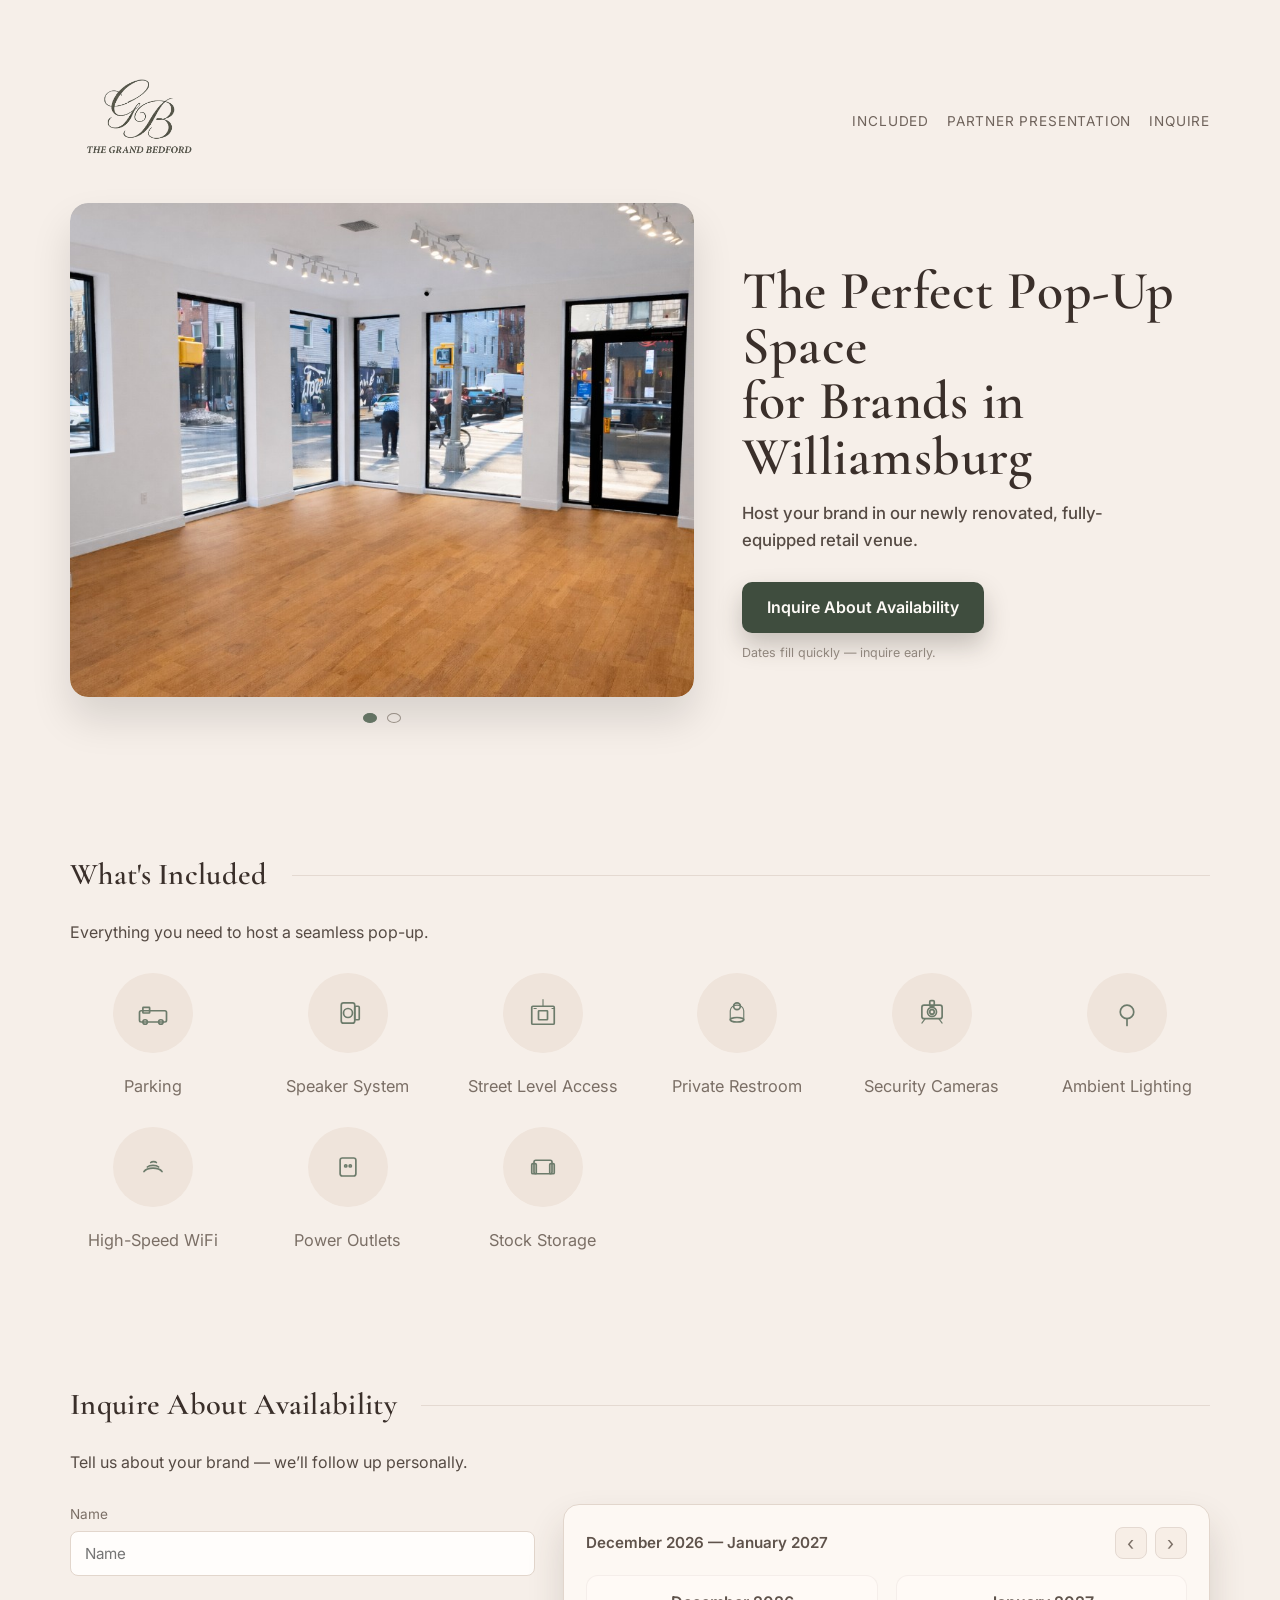
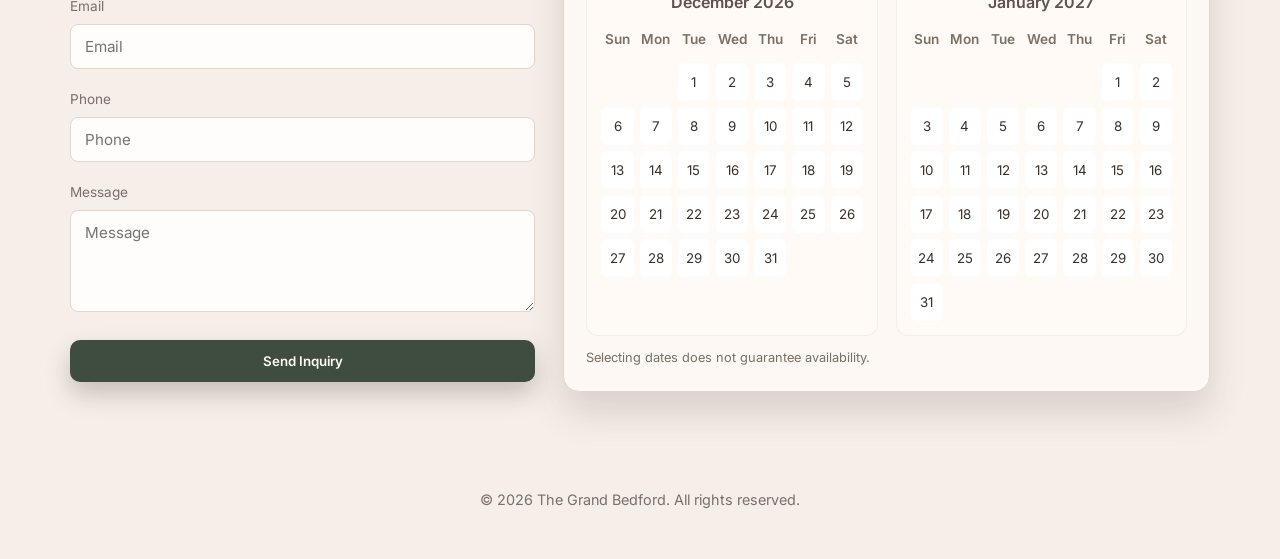
==== commit cd2256db: "Link to protected partner presentation" ====
--- a/index.html
+++ b/index.html
@@ -32,6 +32,7 @@
         </a>
         <nav class="site-nav">
           <a href="#included">Included</a>
+          <a href="https://partners.thegrandbedford.com/">Partner Presentation</a>
           <a href="#inquire">Inquire</a>
         </nav>
       </div>
@@ -189,17 +190,18 @@
           <div class="inquire-grid">
             <form
               class="inquire-form"
-              action="mailto:hello@thegrandbedford.com"
-              method="post"
-              enctype="text/plain"
+              action="https://formsubmit.co/brian@thegrandbedford.com"
+              method="POST"
             >
+              <input type="hidden" name="_subject" value="Grand Bedford Inquiry" />
+              <input type="hidden" name="_captcha" value="false" />
               <label>
                 Name
-                <input type="text" name="name" placeholder="Name" />
+                <input type="text" name="name" placeholder="Name" required />
               </label>
               <label>
                 Email
-                <input type="email" name="email" placeholder="Email" />
+                <input type="email" name="email" placeholder="Email" required />
               </label>
               <label>
                 Phone
@@ -211,6 +213,7 @@
                   rows="4"
                   name="message"
                   placeholder="Message"
+                  required
                 ></textarea>
               </label>
               <input
